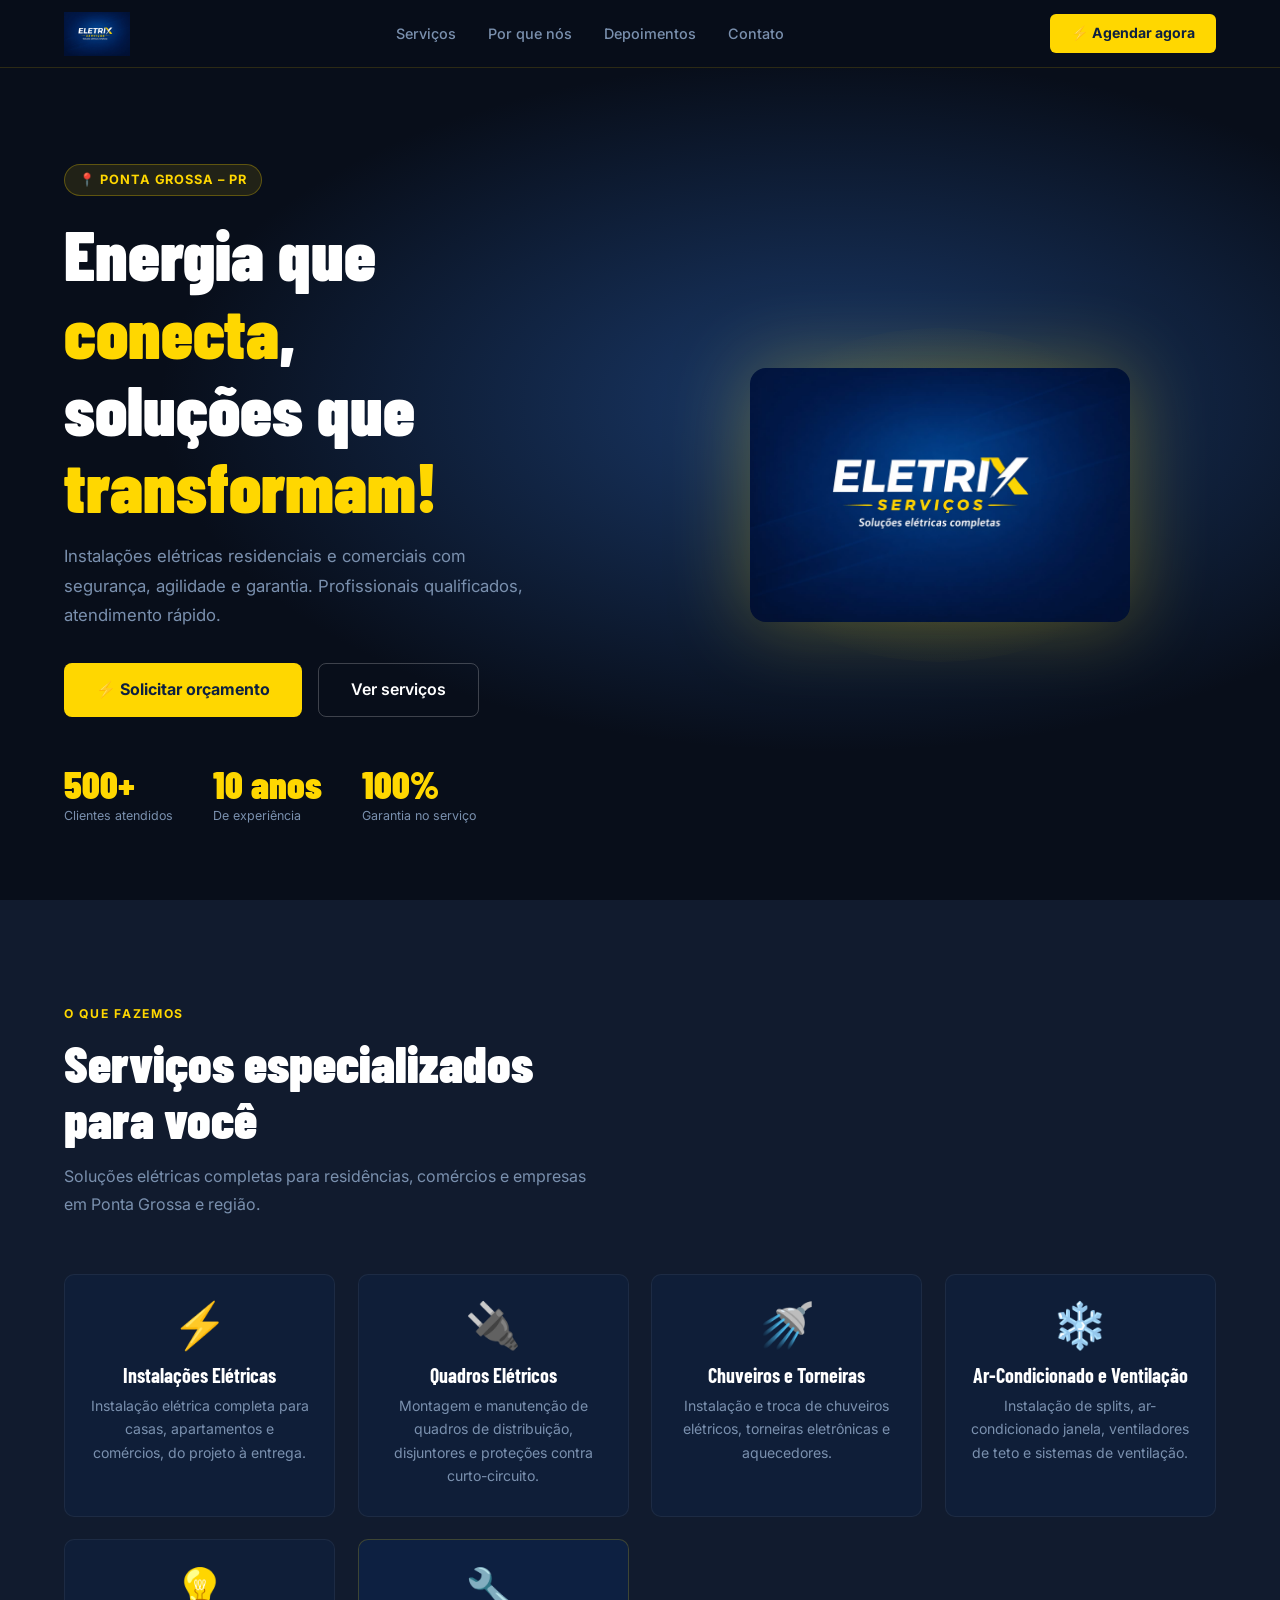
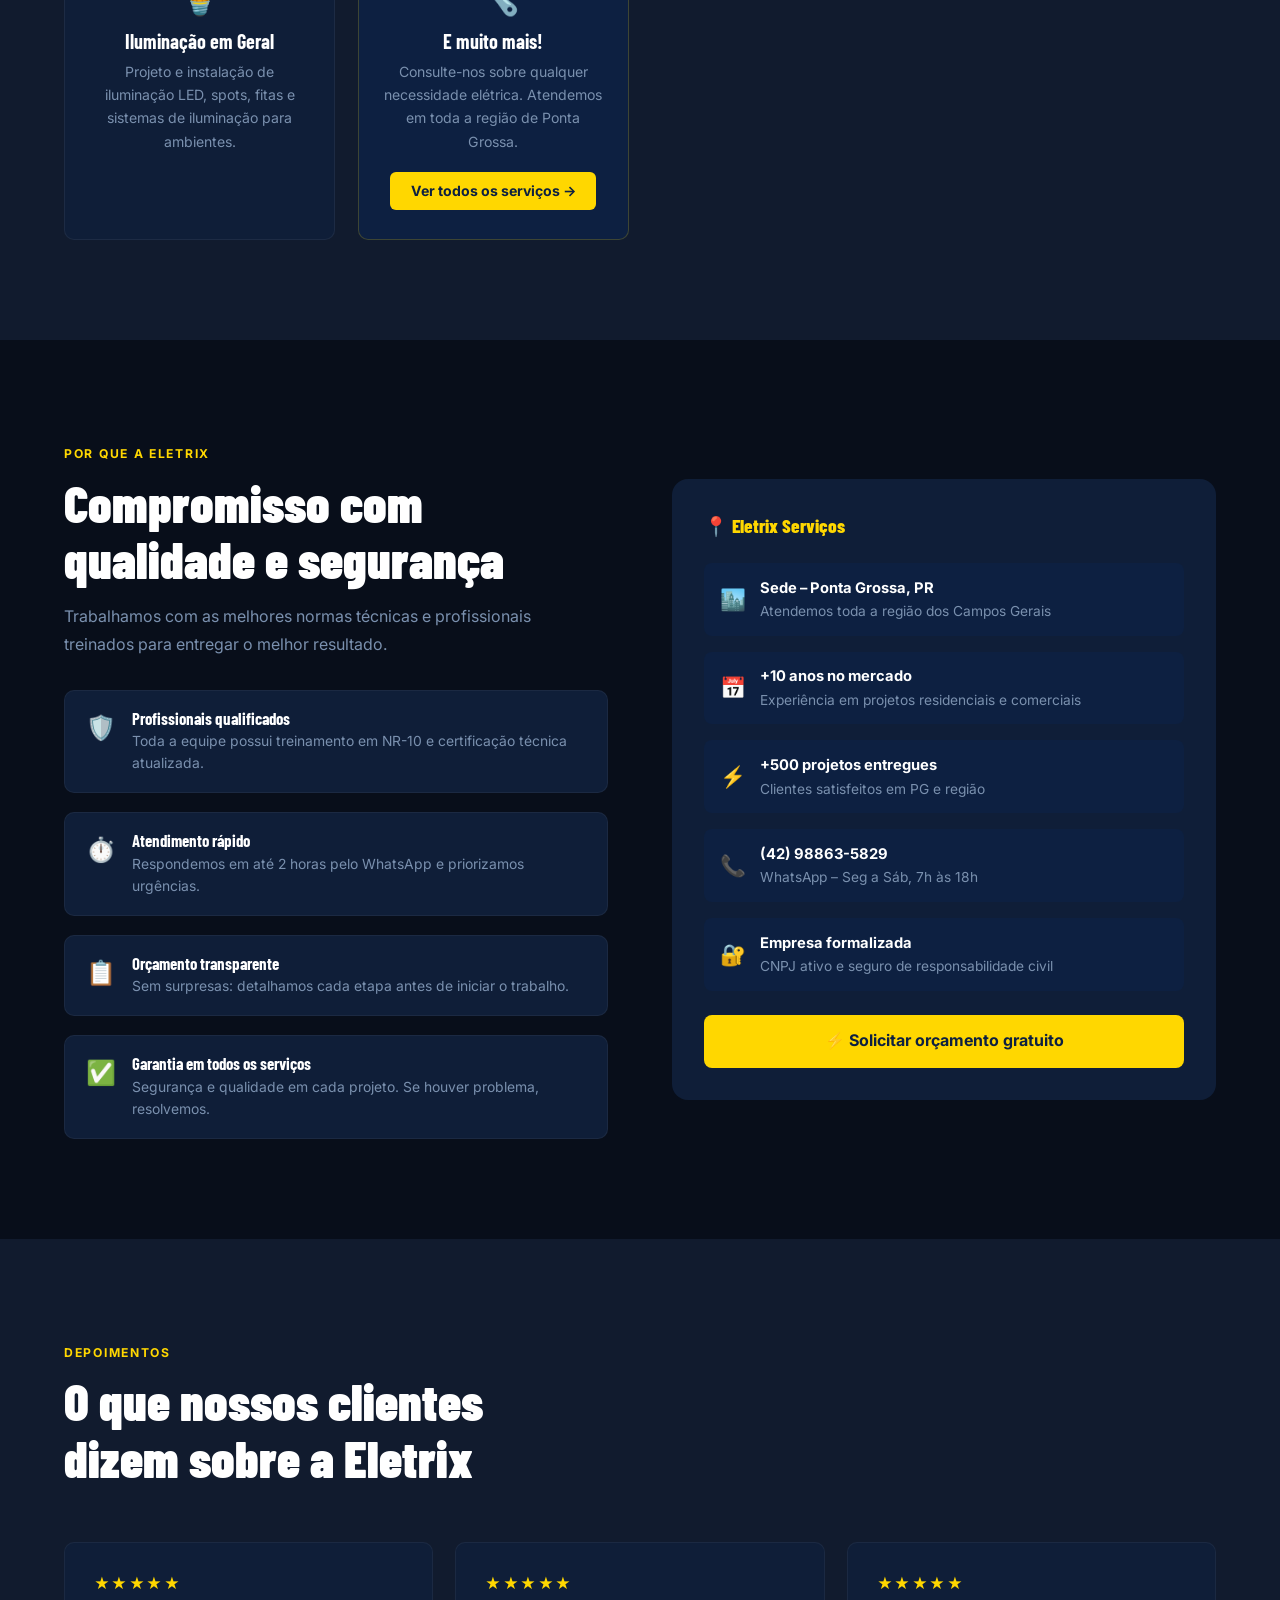
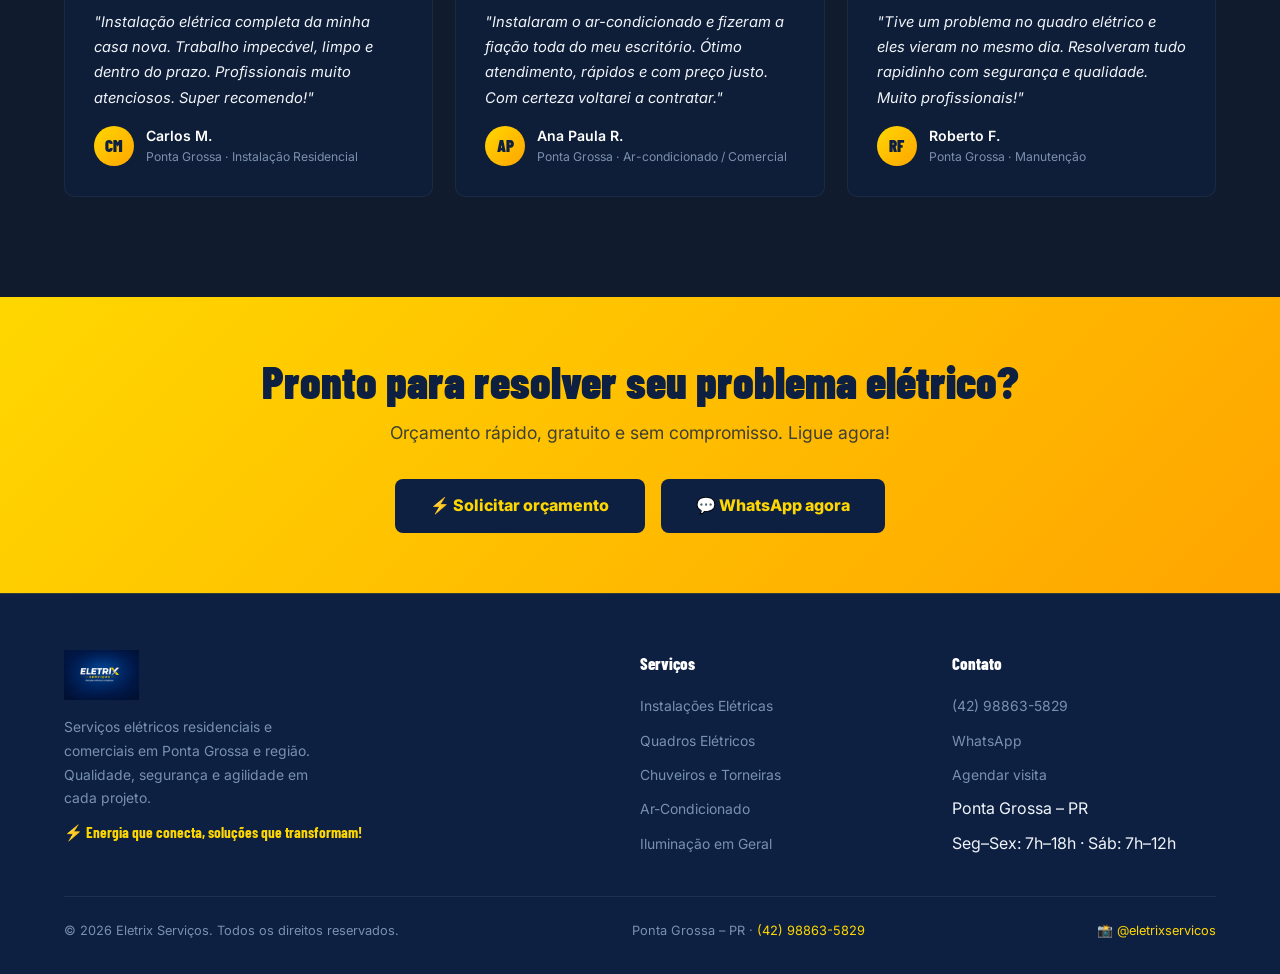
==== index.html @ 4c6054d5 "feature: criando base do novo site" ====
<!DOCTYPE html>
<html lang="pt-BR">
<head>
  <meta charset="UTF-8" />
  <meta name="viewport" content="width=device-width, initial-scale=1.0" />
  <title>Eletrix Serviços | Soluções Elétricas em Ponta Grossa – PR</title>
  <meta name="description" content="Eletrix Serviços – instalações elétricas, quadros elétricos, ar-condicionado, iluminação e mais em Ponta Grossa, PR. Ligue (42) 98863-5829." />
  <meta name="keywords"   content="eletricista ponta grossa, serviços elétricos ponta grossa, instalação elétrica pr, eletrix" />
  <meta property="og:title"       content="Eletrix Serviços | Ponta Grossa – PR" />
  <meta property="og:description" content="Energia que conecta, soluções que transformam! Atendimento rápido, profissionais qualificados e garantia em todos os serviços." />
  <meta property="og:image"       content="img/logo.jpg" />

  <link rel="preconnect" href="https://fonts.googleapis.com" />
  <link rel="preconnect" href="https://fonts.gstatic.com" crossorigin />
  <link href="https://fonts.googleapis.com/css2?family=Barlow+Condensed:wght@400;600;700;900&family=Inter:wght@400;500;600&display=swap" rel="stylesheet" />
  <link rel="stylesheet" href="css/style.css" />
</head>
<body>

  <!-- ══ NAV ══ -->
  <nav id="navbar">
    <a href="index.html" class="nav-logo">
      <img src="img/logo.jpg" alt="Eletrix Serviços" />
    </a>
    <ul class="nav-links">
      <li><a href="#servicos">Serviços</a></li>
      <li><a href="#porque">Por que nós</a></li>
      <li><a href="#depoimentos">Depoimentos</a></li>
      <li><a href="pages/contato.html">Contato</a></li>
    </ul>
    <a href="pages/contato.html" class="nav-cta">⚡ Agendar agora</a>
    <button class="hamburger" id="hamburger" aria-label="Abrir menu">
      <span></span><span></span><span></span>
    </button>
  </nav>

  <!-- Mobile menu -->
  <div class="mobile-menu" id="mobile-menu">
    <a href="#servicos">Serviços</a>
    <a href="#porque">Por que nós</a>
    <a href="#depoimentos">Depoimentos</a>
    <a href="pages/contato.html">Contato</a>
    <a href="pages/contato.html" class="nav-cta">⚡ Agendar agora</a>
  </div>

  <!-- ══ HERO ══ -->
  <section id="hero">
    <div class="particles" id="particles"></div>
    <div class="hero-grid max-w">
      <!-- Texto -->
      <div>
        <div class="hero-eyebrow">📍 Ponta Grossa – PR</div>
        <h1 class="hero-title">
          Energia que <em>conecta</em>,<br>
          soluções que<br><em>transformam!</em>
        </h1>
        <p class="hero-sub">
          Instalações elétricas residenciais e comerciais com segurança,
          agilidade e garantia. Profissionais qualificados, atendimento rápido.
        </p>
        <div class="hero-actions">
          <a href="pages/contato.html" class="btn-primary">⚡ Solicitar orçamento</a>
          <a href="pages/servicos.html" class="btn-outline">Ver serviços</a>
        </div>
        <div class="hero-stats">
          <div>
            <div class="stat-num" data-target="500" data-suffix="+">0+</div>
            <div class="stat-label">Clientes atendidos</div>
          </div>
          <div>
            <div class="stat-num" data-target="10" data-suffix=" anos">0</div>
            <div class="stat-label">De experiência</div>
          </div>
          <div>
            <div class="stat-num">100%</div>
            <div class="stat-label">Garantia no serviço</div>
          </div>
        </div>
      </div>
      <!-- Logo visual -->
      <div class="hero-visual">
        <div class="hero-logo-wrap">
          <div class="hero-logo-glow"></div>
          <img class="hero-logo-img" src="img/logo.jpg" alt="Eletrix Serviços – Soluções elétricas completas" />
        </div>
      </div>
    </div>
  </section>

  <!-- ══ SERVIÇOS (prévia) ══ -->
  <section id="servicos" class="section section--alt">
    <div class="max-w">
      <div class="section-header reveal">
        <span class="section-eyebrow">O que fazemos</span>
        <h2 class="section-title">Serviços especializados<br>para você</h2>
        <p class="section-sub">Soluções elétricas completas para residências, comércios e empresas em Ponta Grossa e região.</p>
      </div>
      <div class="services-grid">

        <div class="service-card reveal">
          <span class="service-icon">⚡</span>
          <h3>Instalações Elétricas</h3>
          <p>Instalação elétrica completa para casas, apartamentos e comércios, do projeto à entrega.</p>
        </div>

        <div class="service-card reveal">
          <span class="service-icon">🔌</span>
          <h3>Quadros Elétricos</h3>
          <p>Montagem e manutenção de quadros de distribuição, disjuntores e proteções contra curto-circuito.</p>
        </div>

        <div class="service-card reveal">
          <span class="service-icon">🚿</span>
          <h3>Chuveiros e Torneiras</h3>
          <p>Instalação e troca de chuveiros elétricos, torneiras eletrônicas e aquecedores.</p>
        </div>

        <div class="service-card reveal">
          <span class="service-icon">❄️</span>
          <h3>Ar-Condicionado e Ventilação</h3>
          <p>Instalação de splits, ar-condicionado janela, ventiladores de teto e sistemas de ventilação.</p>
        </div>

        <div class="service-card reveal">
          <span class="service-icon">💡</span>
          <h3>Iluminação em Geral</h3>
          <p>Projeto e instalação de iluminação LED, spots, fitas e sistemas de iluminação para ambientes.</p>
        </div>

        <div class="service-card reveal" style="background:var(--navy);border-color:rgba(255,215,0,.2);display:flex;flex-direction:column;justify-content:center;align-items:center;">
          <span class="service-icon">🔧</span>
          <h3>E muito mais!</h3>
          <p>Consulte-nos sobre qualquer necessidade elétrica. Atendemos em toda a região de Ponta Grossa.</p>
          <a href="pages/servicos.html" class="nav-cta" style="margin-top:1.2rem;display:inline-flex;">Ver todos os serviços →</a>
        </div>

      </div>
    </div>
  </section>

  <!-- ══ POR QUE NÓS ══ -->
  <section id="porque" class="section">
    <div class="max-w">
      <div class="diff-grid">
        <div>
          <div class="reveal">
            <span class="section-eyebrow">Por que a Eletrix</span>
            <h2 class="section-title">Compromisso com<br>qualidade e segurança</h2>
            <p class="section-sub">Trabalhamos com as melhores normas técnicas e profissionais treinados para entregar o melhor resultado.</p>
          </div>
          <ul class="diff-list">
            <li class="diff-item reveal">
              <span class="diff-icon">🛡️</span>
              <div>
                <h4>Profissionais qualificados</h4>
                <p>Toda a equipe possui treinamento em NR-10 e certificação técnica atualizada.</p>
              </div>
            </li>
            <li class="diff-item reveal">
              <span class="diff-icon">⏱️</span>
              <div>
                <h4>Atendimento rápido</h4>
                <p>Respondemos em até 2 horas pelo WhatsApp e priorizamos urgências.</p>
              </div>
            </li>
            <li class="diff-item reveal">
              <span class="diff-icon">📋</span>
              <div>
                <h4>Orçamento transparente</h4>
                <p>Sem surpresas: detalhamos cada etapa antes de iniciar o trabalho.</p>
              </div>
            </li>
            <li class="diff-item reveal">
              <span class="diff-icon">✅</span>
              <div>
                <h4>Garantia em todos os serviços</h4>
                <p>Segurança e qualidade em cada projeto. Se houver problema, resolvemos.</p>
              </div>
            </li>
          </ul>
        </div>
        <div class="creds-box reveal">
          <div class="creds-title">📍 Eletrix Serviços</div>
          <div class="cred-row">
            <span class="cred-row-icon">🏙️</span>
            <div class="cred-row-text">
              <strong>Sede – Ponta Grossa, PR</strong>
              Atendemos toda a região dos Campos Gerais
            </div>
          </div>
          <div class="cred-row">
            <span class="cred-row-icon">📅</span>
            <div class="cred-row-text">
              <strong>+10 anos no mercado</strong>
              Experiência em projetos residenciais e comerciais
            </div>
          </div>
          <div class="cred-row">
            <span class="cred-row-icon">⚡</span>
            <div class="cred-row-text">
              <strong>+500 projetos entregues</strong>
              Clientes satisfeitos em PG e região
            </div>
          </div>
          <div class="cred-row">
            <span class="cred-row-icon">📞</span>
            <div class="cred-row-text">
              <strong>(42) 98863-5829</strong>
              WhatsApp – Seg a Sáb, 7h às 18h
            </div>
          </div>
          <div class="cred-row">
            <span class="cred-row-icon">🔐</span>
            <div class="cred-row-text">
              <strong>Empresa formalizada</strong>
              CNPJ ativo e seguro de responsabilidade civil
            </div>
          </div>
          <a href="pages/contato.html" class="btn-primary" style="margin-top:.5rem;justify-content:center;">
            ⚡ Solicitar orçamento gratuito
          </a>
        </div>
      </div>
    </div>
  </section>

  <!-- ══ DEPOIMENTOS ══ -->
  <section id="depoimentos" class="section section--alt">
    <div class="max-w">
      <div class="section-header reveal">
        <span class="section-eyebrow">Depoimentos</span>
        <h2 class="section-title">O que nossos clientes<br>dizem sobre a Eletrix</h2>
      </div>
      <div class="reviews-grid">
        <div class="review-card reveal">
          <div class="stars">★★★★★</div>
          <p class="review-text">"Instalação elétrica completa da minha casa nova. Trabalho impecável, limpo e dentro do prazo. Profissionais muito atenciosos. Super recomendo!"</p>
          <div class="reviewer">
            <div class="reviewer-avatar">CM</div>
            <div>
              <div class="reviewer-name">Carlos M.</div>
              <div class="reviewer-loc">Ponta Grossa · Instalação Residencial</div>
            </div>
          </div>
        </div>
        <div class="review-card reveal">
          <div class="stars">★★★★★</div>
          <p class="review-text">"Instalaram o ar-condicionado e fizeram a fiação toda do meu escritório. Ótimo atendimento, rápidos e com preço justo. Com certeza voltarei a contratar."</p>
          <div class="reviewer">
            <div class="reviewer-avatar">AP</div>
            <div>
              <div class="reviewer-name">Ana Paula R.</div>
              <div class="reviewer-loc">Ponta Grossa · Ar-condicionado / Comercial</div>
            </div>
          </div>
        </div>
        <div class="review-card reveal">
          <div class="stars">★★★★★</div>
          <p class="review-text">"Tive um problema no quadro elétrico e eles vieram no mesmo dia. Resolveram tudo rapidinho com segurança e qualidade. Muito profissionais!"</p>
          <div class="reviewer">
            <div class="reviewer-avatar">RF</div>
            <div>
              <div class="reviewer-name">Roberto F.</div>
              <div class="reviewer-loc">Ponta Grossa · Manutenção</div>
            </div>
          </div>
        </div>
      </div>
    </div>
  </section>

  <!-- ══ CTA BANNER ══ -->
  <div class="cta-banner">
    <div class="max-w reveal">
      <h2>Pronto para resolver seu problema elétrico?</h2>
      <p>Orçamento rápido, gratuito e sem compromisso. Ligue agora!</p>
      <div style="display:flex;gap:1rem;justify-content:center;flex-wrap:wrap;">
        <a href="pages/contato.html" class="btn-dark">⚡ Solicitar orçamento</a>
        <a href="https://wa.me/5542988635829?text=Olá%2C+vim+pelo+site+da+Eletrix+e+gostaria+de+um+orçamento!"
           class="btn-dark" target="_blank">💬 WhatsApp agora</a>
      </div>
    </div>
  </div>

  <!-- ══ FOOTER ══ -->
  <footer>
    <div class="max-w">
      <div class="footer-top">
        <div>
          <div class="footer-logo">
            <img src="img/logo.jpg" alt="Eletrix Serviços" />
          </div>
          <p class="footer-desc">Serviços elétricos residenciais e comerciais em Ponta Grossa e região. Qualidade, segurança e agilidade em cada projeto.</p>
          <p class="footer-slogan">⚡ Energia que conecta, soluções que transformam!</p>
        </div>
        <div>
          <div class="footer-heading">Serviços</div>
          <ul class="footer-links">
            <li><a href="pages/servicos.html">Instalações Elétricas</a></li>
            <li><a href="pages/servicos.html">Quadros Elétricos</a></li>
            <li><a href="pages/servicos.html">Chuveiros e Torneiras</a></li>
            <li><a href="pages/servicos.html">Ar-Condicionado</a></li>
            <li><a href="pages/servicos.html">Iluminação em Geral</a></li>
          </ul>
        </div>
        <div>
          <div class="footer-heading">Contato</div>
          <ul class="footer-links">
            <li><a href="tel:+5542988635829">(42) 98863-5829</a></li>
            <li><a href="https://wa.me/5542988635829" target="_blank">WhatsApp</a></li>
            <li><a href="pages/contato.html">Agendar visita</a></li>
            <li>Ponta Grossa – PR</li>
            <li>Seg–Sex: 7h–18h · Sáb: 7h–12h</li>
          </ul>
        </div>
      </div>
      <div class="footer-bottom">
        <span>© <span id="year"></span> Eletrix Serviços. Todos os direitos reservados.</span>
        <span>Ponta Grossa – PR · <a href="tel:+5542988635829">(42) 98863-5829</a></span>
        <a href="https://www.instagram.com/eletrixservicos" target="_blank" style="display:inline-flex;align-items:center;gap:.4rem;color:var(--spark);">
          📸 @eletrixservicos
        </a>
      </div>
    </div>
  </footer>

  <script src="js/main.js"></script>
</body>
</html>
---- css/style.css ----
/* ═══════════════════════════════════════════
   ELETRIX SERVIÇOS – style.css
   Cores baseadas na identidade visual oficial
═══════════════════════════════════════════ */

/* ── VARIÁVEIS ── */
:root {
  --navy:    #0d2041;
  --blue:    #1a3a6b;
  --spark:   #FFD700;
  --spark2:  #FFA500;
  --dark:    #080e1a;
  --gray:    #111b2e;
  --card:    #0f1e38;
  --light:   #f0f4fa;
  --muted:   #7a90ae;
  --white:   #ffffff;
  --radius:  10px;
  --shadow:  0 8px 32px rgba(0,0,0,.45);
}

/* ── RESET ── */
*, *::before, *::after { box-sizing: border-box; margin: 0; padding: 0; }
html  { scroll-behavior: smooth; }
body  {
  font-family: 'Inter', sans-serif;
  background: var(--dark);
  color: var(--light);
  overflow-x: hidden;
  line-height: 1.6;
}
h1,h2,h3,h4 { font-family: 'Barlow Condensed', sans-serif; line-height: 1.1; }
a   { text-decoration: none; color: inherit; }
img { max-width: 100%; display: block; }

/* ── NAV ── */
nav {
  position: fixed; top: 0; left: 0; right: 0; z-index: 200;
  display: flex; align-items: center; justify-content: space-between;
  padding: 0 5vw; height: 68px;
  background: rgba(8,14,26,.92);
  backdrop-filter: blur(14px);
  border-bottom: 1px solid rgba(255,215,0,.15);
  transition: background .3s;
}
nav.scrolled { background: rgba(8,14,26,.98); }

/* Logo na nav */
.nav-logo img {
  height: 44px;
  width: auto;
  object-fit: contain;
}

.nav-links { display: flex; gap: 2rem; list-style: none; }
.nav-links a {
  font-size: .9rem; font-weight: 500; color: var(--muted);
  transition: color .2s;
}
.nav-links a:hover { color: var(--spark); }

.nav-cta {
  background: var(--spark); color: var(--navy);
  padding: .5rem 1.3rem; border-radius: 6px;
  font-weight: 700; font-size: .88rem;
  display: flex; align-items: center; gap: .35rem;
  transition: background .2s, transform .15s;
  white-space: nowrap;
}
.nav-cta:hover { background: #ffe033; transform: translateY(-1px); }

/* Hamburger */
.hamburger {
  display: none; flex-direction: column; gap: 5px;
  cursor: pointer; padding: 4px; background: none; border: none;
}
.hamburger span {
  display: block; width: 24px; height: 2px;
  background: var(--light); border-radius: 2px; transition: .3s;
}
.hamburger.active span:nth-child(1) { transform: translateY(7px) rotate(45deg); }
.hamburger.active span:nth-child(2) { opacity: 0; }
.hamburger.active span:nth-child(3) { transform: translateY(-7px) rotate(-45deg); }

/* Mobile menu */
.mobile-menu {
  display: none; position: fixed;
  top: 68px; left: 0; right: 0; z-index: 199;
  background: rgba(8,14,26,.98);
  border-bottom: 1px solid rgba(255,215,0,.15);
  padding: 1.5rem 5vw 2rem;
  flex-direction: column; gap: 1.2rem;
}
.mobile-menu.open { display: flex; }
.mobile-menu a {
  font-size: 1rem; font-weight: 500; color: var(--muted);
  padding: .5rem 0; border-bottom: 1px solid rgba(255,255,255,.05);
}
.mobile-menu a:hover { color: var(--spark); }
.mobile-menu .nav-cta {
  display: inline-flex; width: fit-content; margin-top: .5rem;
}

/* ── UTILITÁRIOS ── */
.max-w    { max-width: 1200px; margin: 0 auto; }
.section  { padding: 100px 5vw; }
.section--alt { background: var(--gray); }

.section-eyebrow {
  display: inline-block;
  font-size: .76rem; font-weight: 700; letter-spacing: .14em;
  text-transform: uppercase; color: var(--spark);
  margin-bottom: .7rem;
}
.section-title {
  font-size: clamp(2rem, 4vw, 3.2rem);
  font-weight: 900; color: var(--white); margin-bottom: .9rem;
}
.section-sub {
  font-size: 1rem; color: var(--muted); line-height: 1.75;
  max-width: 540px;
}
.section-header { margin-bottom: 3.5rem; }

/* Botões */
.btn-primary {
  background: var(--spark); color: var(--navy);
  padding: .85rem 2rem; border-radius: 8px;
  font-weight: 700; font-size: 1rem;
  display: inline-flex; align-items: center; gap: .5rem;
  transition: transform .15s, box-shadow .2s;
}
.btn-primary:hover {
  transform: translateY(-2px);
  box-shadow: 0 8px 28px rgba(255,215,0,.38);
}
.btn-outline {
  border: 1.5px solid rgba(255,255,255,.22); color: var(--white);
  padding: .85rem 2rem; border-radius: 8px;
  font-weight: 600; font-size: 1rem;
  transition: border-color .2s, color .2s;
}
.btn-outline:hover { border-color: var(--spark); color: var(--spark); }
.btn-whatsapp {
  display: inline-flex; align-items: center; gap: .55rem;
  background: #25d366; color: #fff;
  padding: .85rem 2rem; border-radius: 8px;
  font-weight: 700; font-size: 1rem;
  transition: background .2s, transform .15s;
}
.btn-whatsapp:hover { background: #1ebe5d; transform: translateY(-2px); }

/* Scroll reveal */
.reveal {
  opacity: 0; transform: translateY(28px);
  transition: opacity .7s ease, transform .7s ease;
}
.reveal.visible { opacity: 1; transform: none; }

/* ── HERO ── */
#hero {
  min-height: 100vh;
  display: flex; align-items: center;
  padding: 0 5vw; padding-top: 90px;
  background:
    radial-gradient(ellipse 75% 55% at 65% 45%, #1a3a6b 0%, transparent 70%),
    var(--dark);
  position: relative; overflow: hidden;
}
.particles {
  position: absolute; inset: 0; pointer-events: none; overflow: hidden;
}
.particle {
  position: absolute; border-radius: 50%;
  background: var(--spark); opacity: 0;
  animation: floatParticle linear infinite;
}
.hero-grid {
  display: grid; grid-template-columns: 1fr 1fr;
  gap: 3rem; align-items: center; width: 100%;
}
.hero-eyebrow {
  display: inline-flex; align-items: center; gap: .5rem;
  background: rgba(255,215,0,.1);
  border: 1px solid rgba(255,215,0,.28);
  color: var(--spark); font-size: .8rem; font-weight: 700;
  padding: .3rem .9rem; border-radius: 20px;
  letter-spacing: .07em; text-transform: uppercase;
  margin-bottom: 1.2rem;
}
h1.hero-title {
  font-size: clamp(2.8rem, 5.5vw, 5rem);
  font-weight: 900; color: var(--white); margin-bottom: 1.1rem;
  opacity: 0; transform: translateY(28px);
  animation: fadeUp .8s .15s forwards;
}
h1.hero-title em { color: var(--spark); font-style: normal; }
.hero-sub {
  font-size: 1.05rem; color: var(--muted); line-height: 1.75;
  margin-bottom: 2rem; max-width: 460px;
  opacity: 0; transform: translateY(20px);
  animation: fadeUp .8s .35s forwards;
}
.hero-actions {
  display: flex; gap: 1rem; flex-wrap: wrap;
  opacity: 0; animation: fadeUp .8s .55s forwards;
}
.hero-stats {
  display: flex; gap: 2.5rem; margin-top: 3rem;
  opacity: 0; animation: fadeUp .8s .75s forwards;
}
.stat-num {
  font-family: 'Barlow Condensed', sans-serif;
  font-size: 2.4rem; font-weight: 900; color: var(--spark); line-height: 1;
}
.stat-label { font-size: .78rem; color: var(--muted); margin-top: .15rem; }

/* Logo hero visual */
.hero-visual {
  display: flex; justify-content: center; align-items: center;
  opacity: 0; animation: fadeUp .8s .25s forwards;
}
.hero-logo-wrap {
  position: relative; display: flex; align-items: center; justify-content: center;
}
.hero-logo-glow {
  position: absolute; inset: -40px; border-radius: 50%;
  background: radial-gradient(circle, rgba(255,215,0,.15) 0%, transparent 68%);
  animation: pulse 3s ease-in-out infinite;
}
.hero-logo-img {
  width: clamp(260px, 30vw, 380px);
  border-radius: 16px;
  position: relative; z-index: 1;
  filter: drop-shadow(0 0 40px rgba(255,215,0,.3));
}

/* ── SERVIÇOS (index preview) ── */
.services-grid {
  display: grid; grid-template-columns: repeat(auto-fit, minmax(220px, 1fr));
  gap: 1.4rem;
}
.service-card {
  background: var(--card);
  border: 1px solid rgba(255,255,255,.06);
  border-radius: var(--radius); padding: 1.8rem 1.6rem;
  transition: transform .25s, border-color .25s, box-shadow .25s;
  text-align: center;
}
.service-card:hover {
  transform: translateY(-6px);
  border-color: rgba(255,215,0,.3);
  box-shadow: 0 14px 40px rgba(0,0,0,.4);
}
.service-icon {
  font-size: 2.8rem; margin-bottom: 1rem;
  display: block; line-height: 1;
}
.service-card h3 {
  font-size: 1.25rem; font-weight: 700; color: var(--white);
  margin-bottom: .5rem;
}
.service-card p { font-size: .88rem; color: var(--muted); line-height: 1.65; }
.service-more {
  display: block; margin-top: 3.5rem; text-align: center;
}

/* ── DIFERENCIAIS ── */
.diff-grid {
  display: grid; grid-template-columns: 1fr 1fr;
  gap: 4rem; align-items: center;
}
.diff-list { list-style: none; display: flex; flex-direction: column; gap: 1.2rem; margin-top: 2rem; }
.diff-item {
  display: flex; gap: 1rem; align-items: flex-start;
  padding: 1.1rem 1.3rem;
  background: var(--card); border-radius: var(--radius);
  border: 1px solid rgba(255,255,255,.05);
  transition: border-color .2s;
}
.diff-item:hover { border-color: rgba(255,215,0,.2); }
.diff-icon { font-size: 1.5rem; flex-shrink: 0; }
.diff-item h4 { font-size: 1.05rem; font-weight: 700; color: var(--white); margin-bottom: .2rem; }
.diff-item p  { font-size: .87rem; color: var(--muted); line-height: 1.6; }

.creds-box {
  background: var(--card); border-radius: 16px;
  padding: 2rem; display: flex; flex-direction: column; gap: 1rem;
}
.creds-title {
  font-family: 'Barlow Condensed', sans-serif;
  font-size: 1.2rem; font-weight: 800; color: var(--spark);
  margin-bottom: .3rem;
}
.cred-row {
  display: flex; align-items: center; gap: .9rem;
  padding: .85rem 1rem; background: var(--navy); border-radius: 8px;
}
.cred-row-icon { font-size: 1.3rem; flex-shrink: 0; }
.cred-row-text { font-size: .86rem; color: var(--muted); }
.cred-row-text strong { color: var(--white); display: block; font-size: .92rem; }

/* ── DEPOIMENTOS ── */
.reviews-grid {
  display: grid; grid-template-columns: repeat(auto-fit, minmax(270px, 1fr));
  gap: 1.4rem;
}
.review-card {
  background: var(--card); border-radius: var(--radius);
  padding: 1.8rem; border: 1px solid rgba(255,255,255,.05);
  display: flex; flex-direction: column; gap: .9rem;
  transition: transform .2s;
}
.review-card:hover { transform: translateY(-4px); }
.stars { color: var(--spark); font-size: .95rem; letter-spacing: .1em; }
.review-text {
  font-size: .92rem; color: var(--light); line-height: 1.7;
  font-style: italic;
}
.reviewer { display: flex; align-items: center; gap: .75rem; margin-top: auto; }
.reviewer-avatar {
  width: 40px; height: 40px; border-radius: 50%;
  background: linear-gradient(135deg, var(--spark), var(--spark2));
  display: flex; align-items: center; justify-content: center;
  font-family: 'Barlow Condensed', sans-serif;
  font-weight: 900; font-size: 1.05rem; color: var(--navy);
  flex-shrink: 0;
}
.reviewer-name { font-weight: 600; font-size: .88rem; color: var(--white); }
.reviewer-loc  { font-size: .76rem; color: var(--muted); }

/* ── CTA BANNER ── */
.cta-banner {
  background: linear-gradient(135deg, var(--spark) 0%, var(--spark2) 100%);
  padding: 60px 5vw; text-align: center;
}
.cta-banner h2 {
  font-size: clamp(1.8rem, 3.5vw, 3rem);
  font-weight: 900; color: var(--navy); margin-bottom: .8rem;
}
.cta-banner p { font-size: 1.1rem; color: var(--navy); opacity: .8; margin-bottom: 2rem; }
.cta-banner .btn-dark {
  background: var(--navy); color: var(--spark);
  padding: .9rem 2.2rem; border-radius: 8px;
  font-weight: 800; font-size: 1rem;
  display: inline-flex; align-items: center; gap: .5rem;
  transition: background .2s, transform .15s;
}
.cta-banner .btn-dark:hover { background: var(--dark); transform: translateY(-2px); }

/* ── PAGE INTERNA: SERVIÇOS ── */
.page-hero {
  min-height: 40vh; display: flex; align-items: center;
  padding: 0 5vw; padding-top: 90px;
  background: radial-gradient(ellipse 70% 60% at 50% 50%, #1a3a6b 0%, var(--dark) 75%);
  text-align: center; flex-direction: column; justify-content: center;
}
.page-hero h1 {
  font-size: clamp(2.2rem, 5vw, 4rem);
  font-weight: 900; color: var(--white); margin-bottom: .8rem;
}
.page-hero p { font-size: 1.05rem; color: var(--muted); max-width: 540px; margin: 0 auto; }

.services-full-grid {
  display: grid; grid-template-columns: repeat(auto-fit, minmax(300px, 1fr));
  gap: 1.8rem;
}
.service-full-card {
  background: var(--card); border-radius: var(--radius);
  padding: 2.2rem 2rem; border: 1px solid rgba(255,255,255,.06);
  transition: transform .25s, border-color .25s, box-shadow .25s;
}
.service-full-card:hover {
  transform: translateY(-6px);
  border-color: rgba(255,215,0,.28);
  box-shadow: 0 14px 44px rgba(0,0,0,.42);
}
.service-full-card .svc-icon { font-size: 3rem; margin-bottom: 1.2rem; }
.service-full-card h3 {
  font-size: 1.45rem; font-weight: 800; color: var(--white); margin-bottom: .6rem;
}
.service-full-card p { font-size: .92rem; color: var(--muted); line-height: 1.7; margin-bottom: 1.2rem; }
.svc-tags { display: flex; flex-wrap: wrap; gap: .5rem; }
.svc-tag {
  font-size: .74rem; font-weight: 700; letter-spacing: .05em;
  color: var(--spark); background: rgba(255,215,0,.09);
  border: 1px solid rgba(255,215,0,.2);
  padding: .22rem .7rem; border-radius: 4px;
}
.svc-cta {
  display: inline-flex; align-items: center; gap: .4rem;
  margin-top: 1.4rem; color: var(--spark);
  font-weight: 700; font-size: .88rem;
  transition: gap .2s;
}
.svc-cta:hover { gap: .7rem; }

/* ── PAGE INTERNA: CONTATO ── */
.contact-grid {
  display: grid; grid-template-columns: 1fr 1.3fr;
  gap: 4rem; align-items: start;
}
.contact-info-list { display: flex; flex-direction: column; gap: 1.1rem; margin-top: 2rem; }
.contact-info-item {
  display: flex; gap: 1rem; align-items: flex-start;
  padding: 1.1rem 1.2rem; background: var(--card);
  border-radius: var(--radius); border: 1px solid rgba(255,255,255,.05);
}
.ci-icon { font-size: 1.4rem; flex-shrink: 0; }
.ci-text  { font-size: .88rem; color: var(--muted); line-height: 1.6; }
.ci-text strong { color: var(--white); display: block; margin-bottom: .12rem; font-size: .94rem; }
.ci-text a { color: var(--spark); }

.form-box {
  background: var(--card); border-radius: 16px;
  padding: 2.4rem 2.2rem; border: 1px solid rgba(255,255,255,.07);
}
.form-box h3 {
  font-size: 1.7rem; font-weight: 900; color: var(--white);
  margin-bottom: 1.6rem;
}
.form-row   { display: grid; grid-template-columns: 1fr 1fr; gap: 1rem; }
.form-group { display: flex; flex-direction: column; gap: .4rem; margin-bottom: 1rem; }
.form-group label {
  font-size: .78rem; font-weight: 700; color: var(--muted);
  text-transform: uppercase; letter-spacing: .06em;
}
.form-group input,
.form-group select,
.form-group textarea {
  background: var(--navy); border: 1.5px solid rgba(255,255,255,.1);
  border-radius: 7px; padding: .75rem 1rem;
  color: var(--white); font-size: .95rem;
  font-family: 'Inter', sans-serif; outline: none;
  transition: border-color .2s; width: 100%;
}
.form-group input:focus,
.form-group select:focus,
.form-group textarea:focus { border-color: var(--spark); }
.form-group textarea { resize: vertical; min-height: 110px; }
.form-group select option { background: var(--navy); }
.btn-submit {
  width: 100%; padding: 1rem;
  background: var(--spark); color: var(--navy);
  border: none; border-radius: 8px; cursor: pointer;
  font-family: 'Barlow Condensed', sans-serif;
  font-size: 1.2rem; font-weight: 900;
  letter-spacing: .04em; text-transform: uppercase;
  transition: background .2s, transform .15s, box-shadow .2s;
}
.btn-submit:hover {
  background: #ffe033; transform: translateY(-2px);
  box-shadow: 0 8px 28px rgba(255,215,0,.4);
}
.btn-submit:disabled { opacity: .6; cursor: not-allowed; transform: none; }
.form-whatsapp {
  display: flex; align-items: center; justify-content: center; gap: .6rem;
  margin-top: 1rem; padding: .9rem;
  background: #25d366; color: #fff; border-radius: 8px;
  font-weight: 700; font-size: .95rem;
  transition: background .2s, transform .15s;
}
.form-whatsapp:hover { background: #1ebe5d; transform: translateY(-2px); }
.form-success {
  display: none; text-align: center; padding: 2.5rem 1rem;
}
.form-success-icon { font-size: 3.5rem; margin-bottom: .8rem; }
.form-success h4 {
  font-family: 'Barlow Condensed', sans-serif;
  font-size: 2rem; font-weight: 900; color: var(--spark); margin-bottom: .5rem;
}
.form-success p { font-size: .95rem; color: var(--muted); }

/* ── FOOTER ── */
footer {
  background: var(--navy);
  padding: 3.5rem 5vw 2rem;
  border-top: 1px solid rgba(255,215,0,.15);
}
.footer-top {
  display: grid; grid-template-columns: 2fr 1fr 1fr;
  gap: 3rem; margin-bottom: 2.5rem;
}
.footer-logo img { height: 50px; width: auto; margin-bottom: 1rem; }
.footer-desc { font-size: .87rem; color: var(--muted); line-height: 1.7; max-width: 280px; }
.footer-slogan {
  font-family: 'Barlow Condensed', sans-serif;
  font-size: .95rem; font-weight: 700; color: var(--spark);
  margin-top: .6rem;
}
.footer-heading {
  font-family: 'Barlow Condensed', sans-serif;
  font-size: 1.05rem; font-weight: 800; color: var(--white); margin-bottom: 1rem;
}
.footer-links { list-style: none; display: flex; flex-direction: column; gap: .55rem; }
.footer-links a { font-size: .87rem; color: var(--muted); transition: color .2s; }
.footer-links a:hover { color: var(--spark); }
.footer-bottom {
  border-top: 1px solid rgba(255,255,255,.07);
  padding-top: 1.5rem;
  display: flex; justify-content: space-between; align-items: center;
  font-size: .8rem; color: var(--muted); flex-wrap: wrap; gap: .5rem;
}
.footer-bottom a { color: var(--spark); }

/* ── ANIMAÇÕES ── */
@keyframes fadeUp {
  to { opacity: 1; transform: translateY(0); }
}
@keyframes pulse {
  0%, 100% { transform: scale(1); opacity: .15; }
  50%       { transform: scale(1.2); opacity: .3; }
}
@keyframes floatParticle {
  from { transform: translateY(100vh); opacity: 0; }
  8%   { opacity: .35; }
  92%  { opacity: .12; }
  to   { transform: translateY(-8vh); opacity: 0; }
}

/* ── RESPONSIVO ── */
@media (max-width: 900px) {
  .hero-grid   { grid-template-columns: 1fr; }
  .diff-grid   { grid-template-columns: 1fr; }
  .contact-grid { grid-template-columns: 1fr; }
  .hero-visual { display: none; }
}
@media (max-width: 768px) {
  .nav-links, .nav-cta { display: none; }
  .hamburger { display: flex; }
  .footer-top { grid-template-columns: 1fr; gap: 2rem; }
  .footer-bottom { flex-direction: column; text-align: center; }
  .form-row { grid-template-columns: 1fr; }
  .hero-stats { gap: 1.5rem; flex-wrap: wrap; }
}
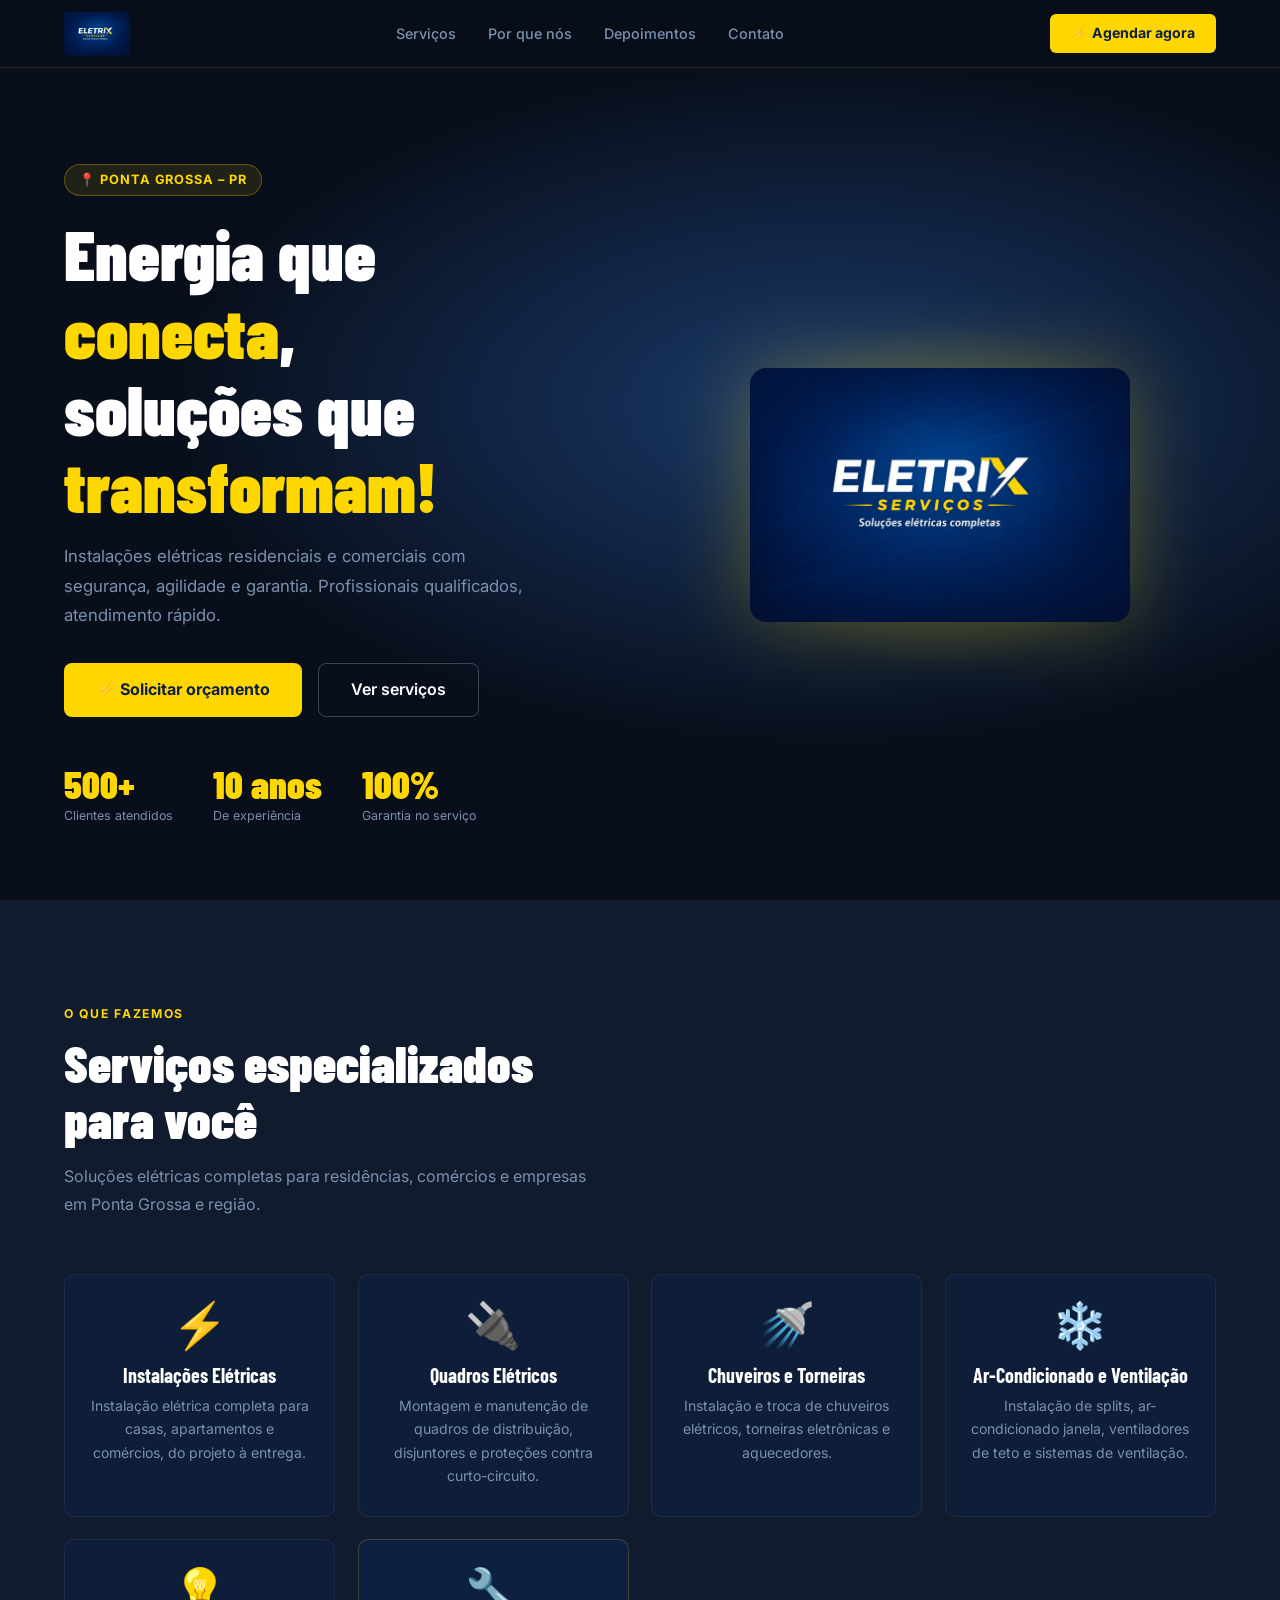
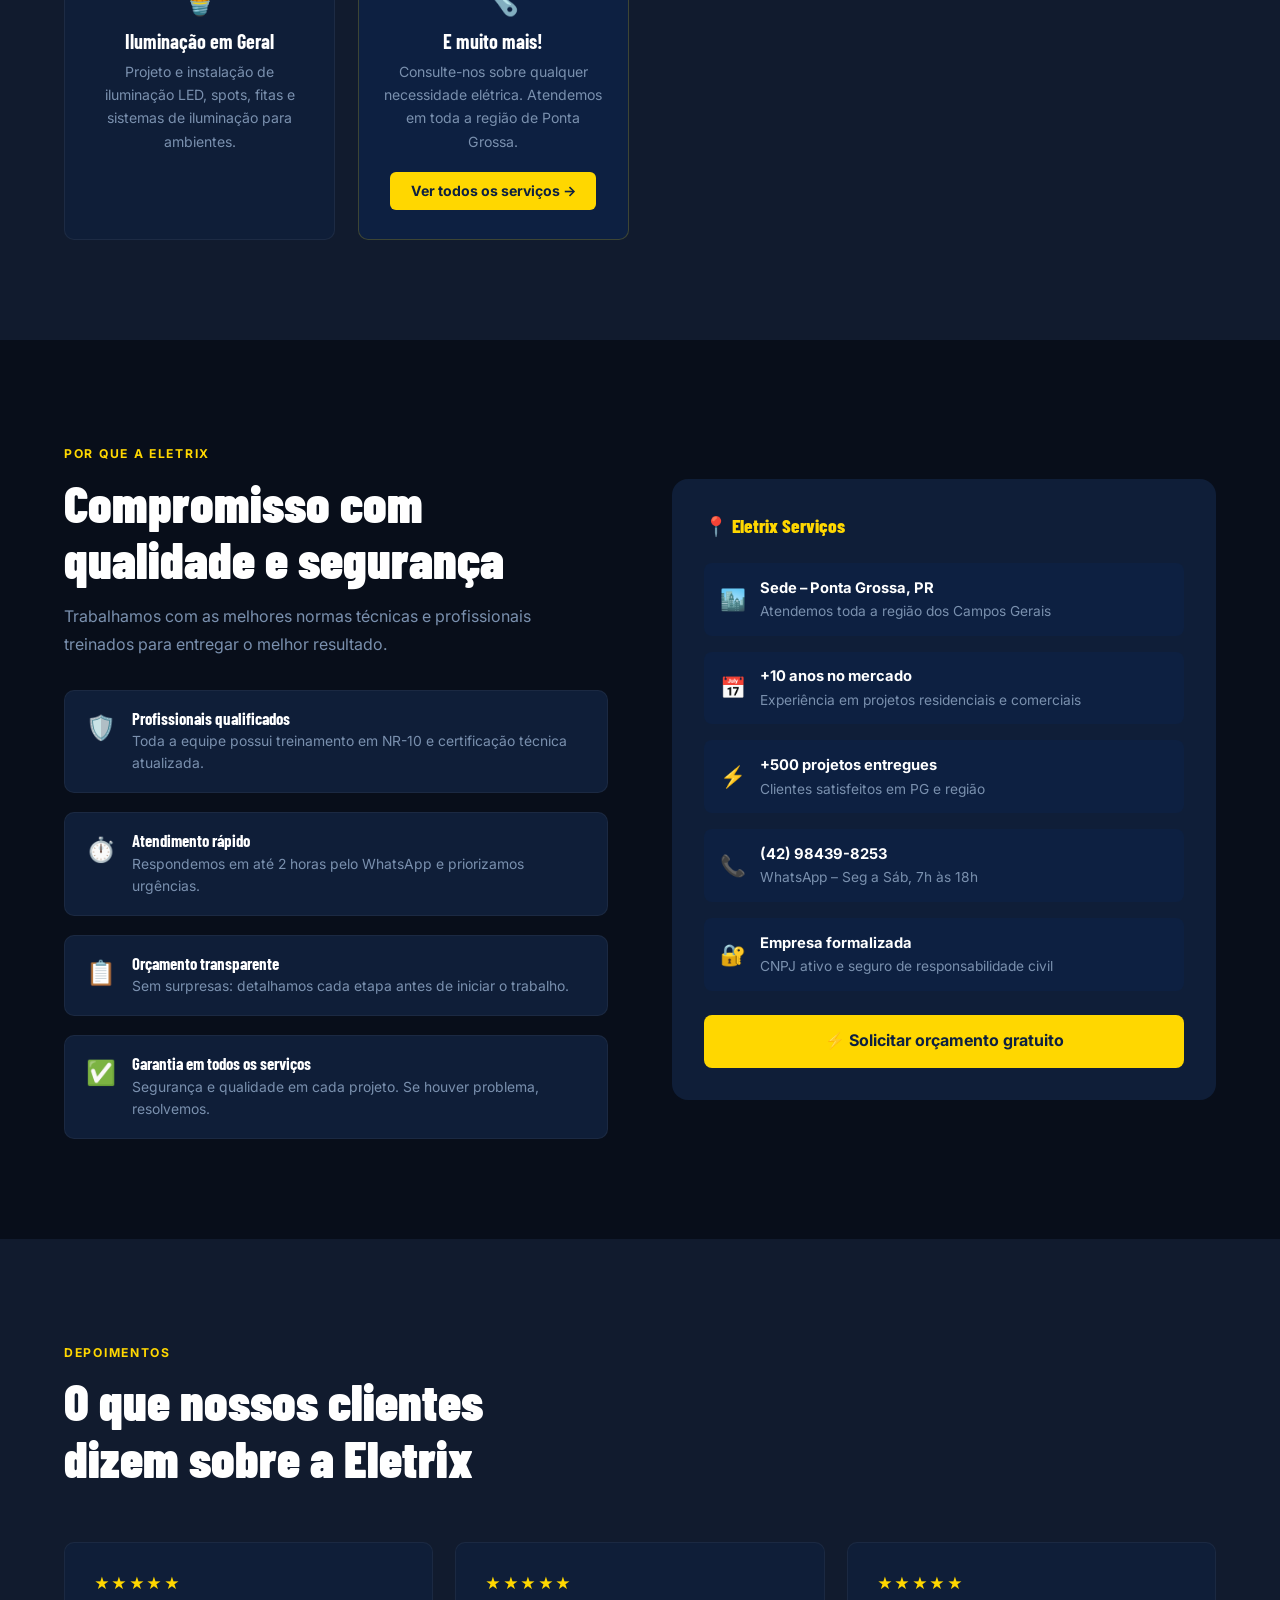
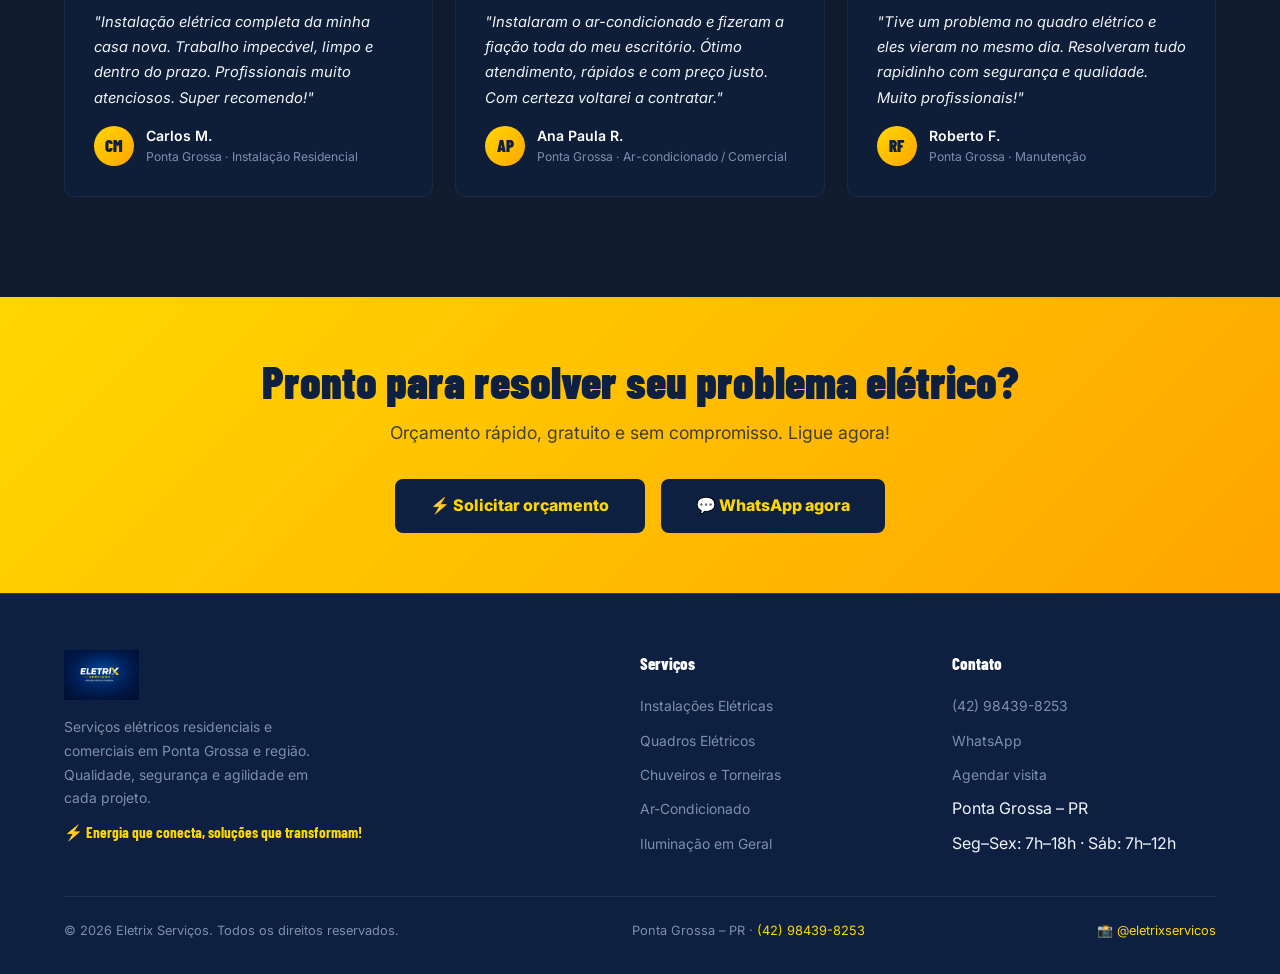
==== commit 821ade28: "Remove formulario de contato, adiciona SEO files e atualiza WhatsApp Substitui o formulario da pagin" ====
--- a/index.html
+++ b/index.html
@@ -4,7 +4,7 @@
   <meta charset="UTF-8" />
   <meta name="viewport" content="width=device-width, initial-scale=1.0" />
   <title>Eletrix Serviços | Soluções Elétricas em Ponta Grossa – PR</title>
-  <meta name="description" content="Eletrix Serviços – instalações elétricas, quadros elétricos, ar-condicionado, iluminação e mais em Ponta Grossa, PR. Ligue (42) 98863-5829." />
+  <meta name="description" content="Eletrix Serviços – instalações elétricas, quadros elétricos, ar-condicionado, iluminação e mais em Ponta Grossa, PR. Ligue (42) 98439-8253." />
   <meta name="keywords"   content="eletricista ponta grossa, serviços elétricos ponta grossa, instalação elétrica pr, eletrix" />
   <meta property="og:title"       content="Eletrix Serviços | Ponta Grossa – PR" />
   <meta property="og:description" content="Energia que conecta, soluções que transformam! Atendimento rápido, profissionais qualificados e garantia em todos os serviços." />
@@ -205,7 +205,7 @@
           <div class="cred-row">
             <span class="cred-row-icon">📞</span>
             <div class="cred-row-text">
-              <strong>(42) 98863-5829</strong>
+              <strong>(42) 98439-8253</strong>
               WhatsApp – Seg a Sáb, 7h às 18h
             </div>
           </div>
@@ -276,7 +276,7 @@
       <p>Orçamento rápido, gratuito e sem compromisso. Ligue agora!</p>
       <div style="display:flex;gap:1rem;justify-content:center;flex-wrap:wrap;">
         <a href="pages/contato.html" class="btn-dark">⚡ Solicitar orçamento</a>
-        <a href="https://wa.me/5542988635829?text=Olá%2C+vim+pelo+site+da+Eletrix+e+gostaria+de+um+orçamento!"
+        <a href="https://wa.me/5542984398253?text=Olá%2C+vim+pelo+site+da+Eletrix+e+gostaria+de+um+orçamento!"
            class="btn-dark" target="_blank">💬 WhatsApp agora</a>
       </div>
     </div>
@@ -306,8 +306,8 @@
         <div>
           <div class="footer-heading">Contato</div>
           <ul class="footer-links">
-            <li><a href="tel:+5542988635829">(42) 98863-5829</a></li>
-            <li><a href="https://wa.me/5542988635829" target="_blank">WhatsApp</a></li>
+            <li><a href="tel:+5542984398253">(42) 98439-8253</a></li>
+            <li><a href="https://wa.me/5542984398253" target="_blank">WhatsApp</a></li>
             <li><a href="pages/contato.html">Agendar visita</a></li>
             <li>Ponta Grossa – PR</li>
             <li>Seg–Sex: 7h–18h · Sáb: 7h–12h</li>
@@ -316,7 +316,7 @@
       </div>
       <div class="footer-bottom">
         <span>© <span id="year"></span> Eletrix Serviços. Todos os direitos reservados.</span>
-        <span>Ponta Grossa – PR · <a href="tel:+5542988635829">(42) 98863-5829</a></span>
+        <span>Ponta Grossa – PR · <a href="tel:+5542984398253">(42) 98439-8253</a></span>
         <a href="https://www.instagram.com/eletrixservicos" target="_blank" style="display:inline-flex;align-items:center;gap:.4rem;color:var(--spark);">
           📸 @eletrixservicos
         </a>
--- a/css/style.css
+++ b/css/style.css
@@ -396,10 +396,7 @@
 .svc-cta:hover { gap: .7rem; }
 
 /* ── PAGE INTERNA: CONTATO ── */
-.contact-grid {
-  display: grid; grid-template-columns: 1fr 1.3fr;
-  gap: 4rem; align-items: start;
-}
+.contact-single { max-width: 640px; margin: 0 auto; }
 .contact-info-list { display: flex; flex-direction: column; gap: 1.1rem; margin-top: 2rem; }
 .contact-info-item {
   display: flex; gap: 1rem; align-items: flex-start;
@@ -410,66 +407,6 @@
 .ci-text  { font-size: .88rem; color: var(--muted); line-height: 1.6; }
 .ci-text strong { color: var(--white); display: block; margin-bottom: .12rem; font-size: .94rem; }
 .ci-text a { color: var(--spark); }
-
-.form-box {
-  background: var(--card); border-radius: 16px;
-  padding: 2.4rem 2.2rem; border: 1px solid rgba(255,255,255,.07);
-}
-.form-box h3 {
-  font-size: 1.7rem; font-weight: 900; color: var(--white);
-  margin-bottom: 1.6rem;
-}
-.form-row   { display: grid; grid-template-columns: 1fr 1fr; gap: 1rem; }
-.form-group { display: flex; flex-direction: column; gap: .4rem; margin-bottom: 1rem; }
-.form-group label {
-  font-size: .78rem; font-weight: 700; color: var(--muted);
-  text-transform: uppercase; letter-spacing: .06em;
-}
-.form-group input,
-.form-group select,
-.form-group textarea {
-  background: var(--navy); border: 1.5px solid rgba(255,255,255,.1);
-  border-radius: 7px; padding: .75rem 1rem;
-  color: var(--white); font-size: .95rem;
-  font-family: 'Inter', sans-serif; outline: none;
-  transition: border-color .2s; width: 100%;
-}
-.form-group input:focus,
-.form-group select:focus,
-.form-group textarea:focus { border-color: var(--spark); }
-.form-group textarea { resize: vertical; min-height: 110px; }
-.form-group select option { background: var(--navy); }
-.btn-submit {
-  width: 100%; padding: 1rem;
-  background: var(--spark); color: var(--navy);
-  border: none; border-radius: 8px; cursor: pointer;
-  font-family: 'Barlow Condensed', sans-serif;
-  font-size: 1.2rem; font-weight: 900;
-  letter-spacing: .04em; text-transform: uppercase;
-  transition: background .2s, transform .15s, box-shadow .2s;
-}
-.btn-submit:hover {
-  background: #ffe033; transform: translateY(-2px);
-  box-shadow: 0 8px 28px rgba(255,215,0,.4);
-}
-.btn-submit:disabled { opacity: .6; cursor: not-allowed; transform: none; }
-.form-whatsapp {
-  display: flex; align-items: center; justify-content: center; gap: .6rem;
-  margin-top: 1rem; padding: .9rem;
-  background: #25d366; color: #fff; border-radius: 8px;
-  font-weight: 700; font-size: .95rem;
-  transition: background .2s, transform .15s;
-}
-.form-whatsapp:hover { background: #1ebe5d; transform: translateY(-2px); }
-.form-success {
-  display: none; text-align: center; padding: 2.5rem 1rem;
-}
-.form-success-icon { font-size: 3.5rem; margin-bottom: .8rem; }
-.form-success h4 {
-  font-family: 'Barlow Condensed', sans-serif;
-  font-size: 2rem; font-weight: 900; color: var(--spark); margin-bottom: .5rem;
-}
-.form-success p { font-size: .95rem; color: var(--muted); }
 
 /* ── FOOTER ── */
 footer {
@@ -522,7 +459,6 @@
 @media (max-width: 900px) {
   .hero-grid   { grid-template-columns: 1fr; }
   .diff-grid   { grid-template-columns: 1fr; }
-  .contact-grid { grid-template-columns: 1fr; }
   .hero-visual { display: none; }
 }
 @media (max-width: 768px) {
@@ -530,6 +466,5 @@
   .hamburger { display: flex; }
   .footer-top { grid-template-columns: 1fr; gap: 2rem; }
   .footer-bottom { flex-direction: column; text-align: center; }
-  .form-row { grid-template-columns: 1fr; }
   .hero-stats { gap: 1.5rem; flex-wrap: wrap; }
 }
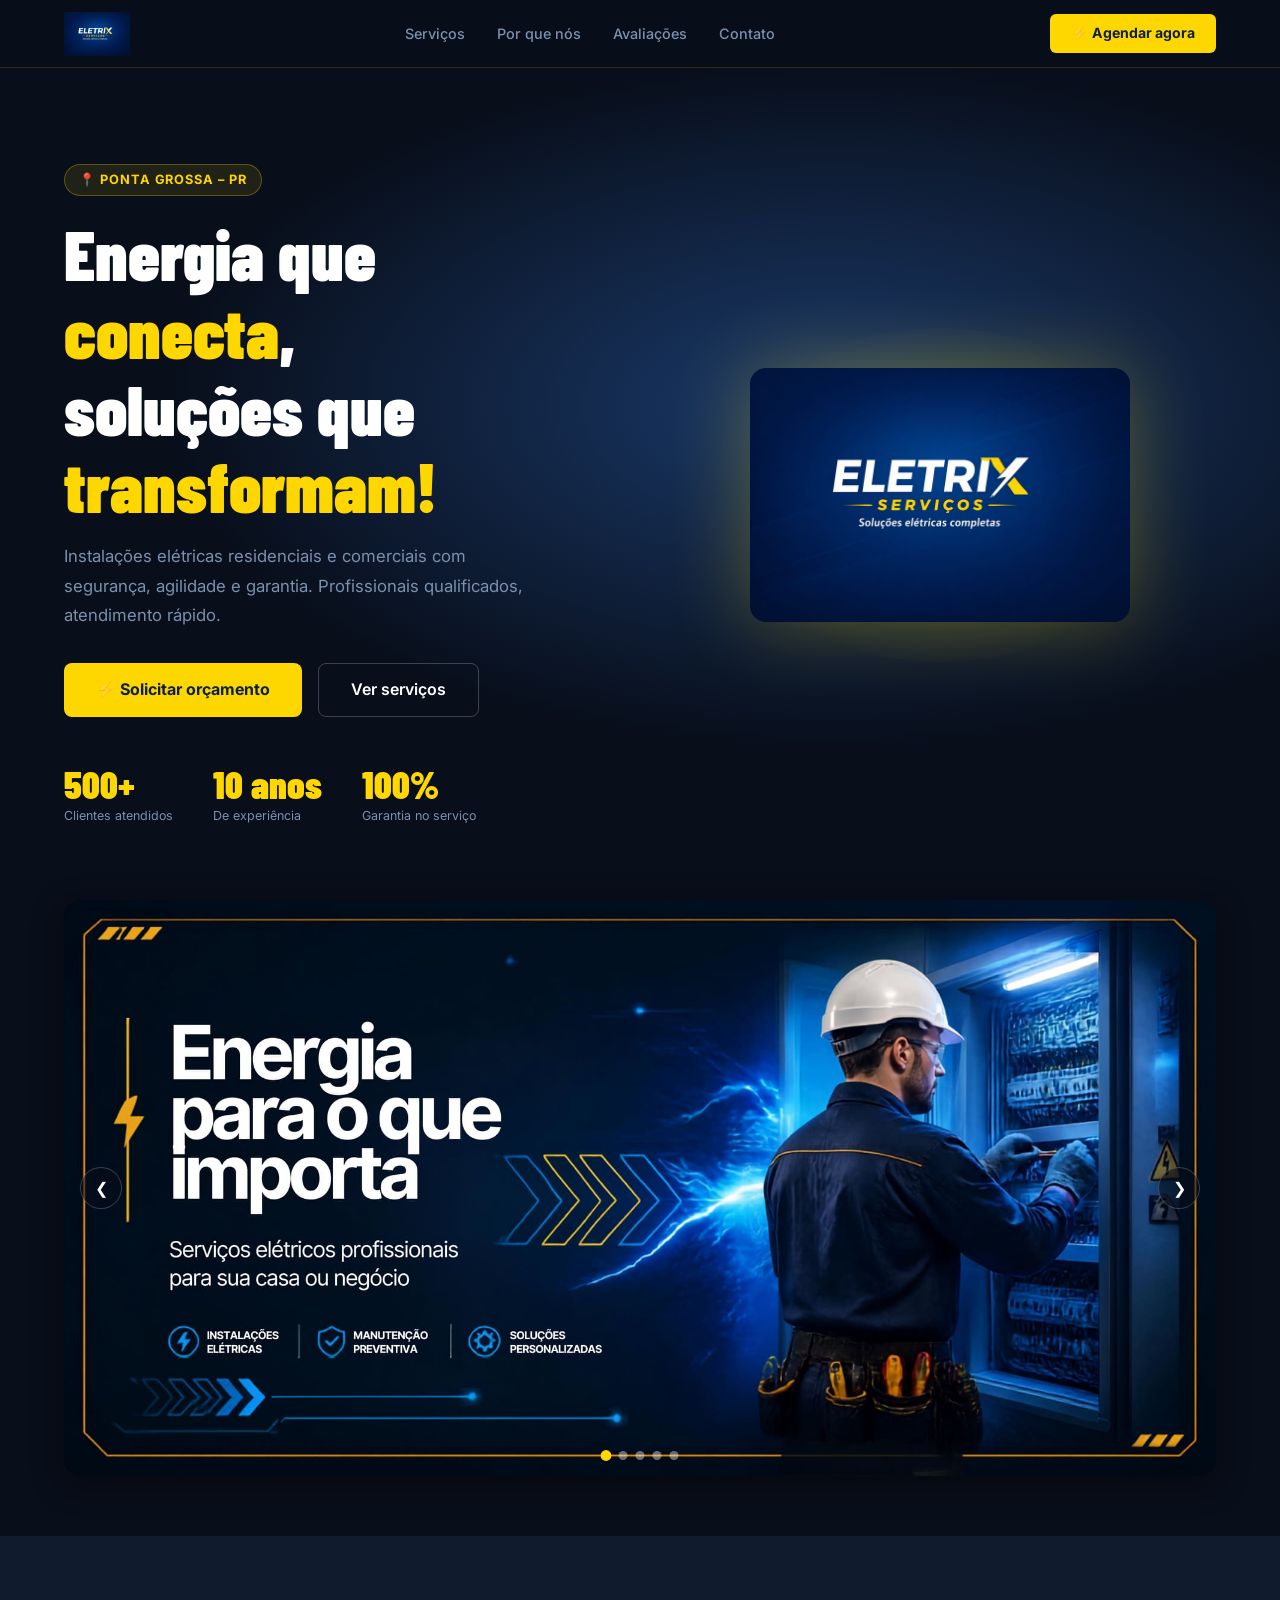
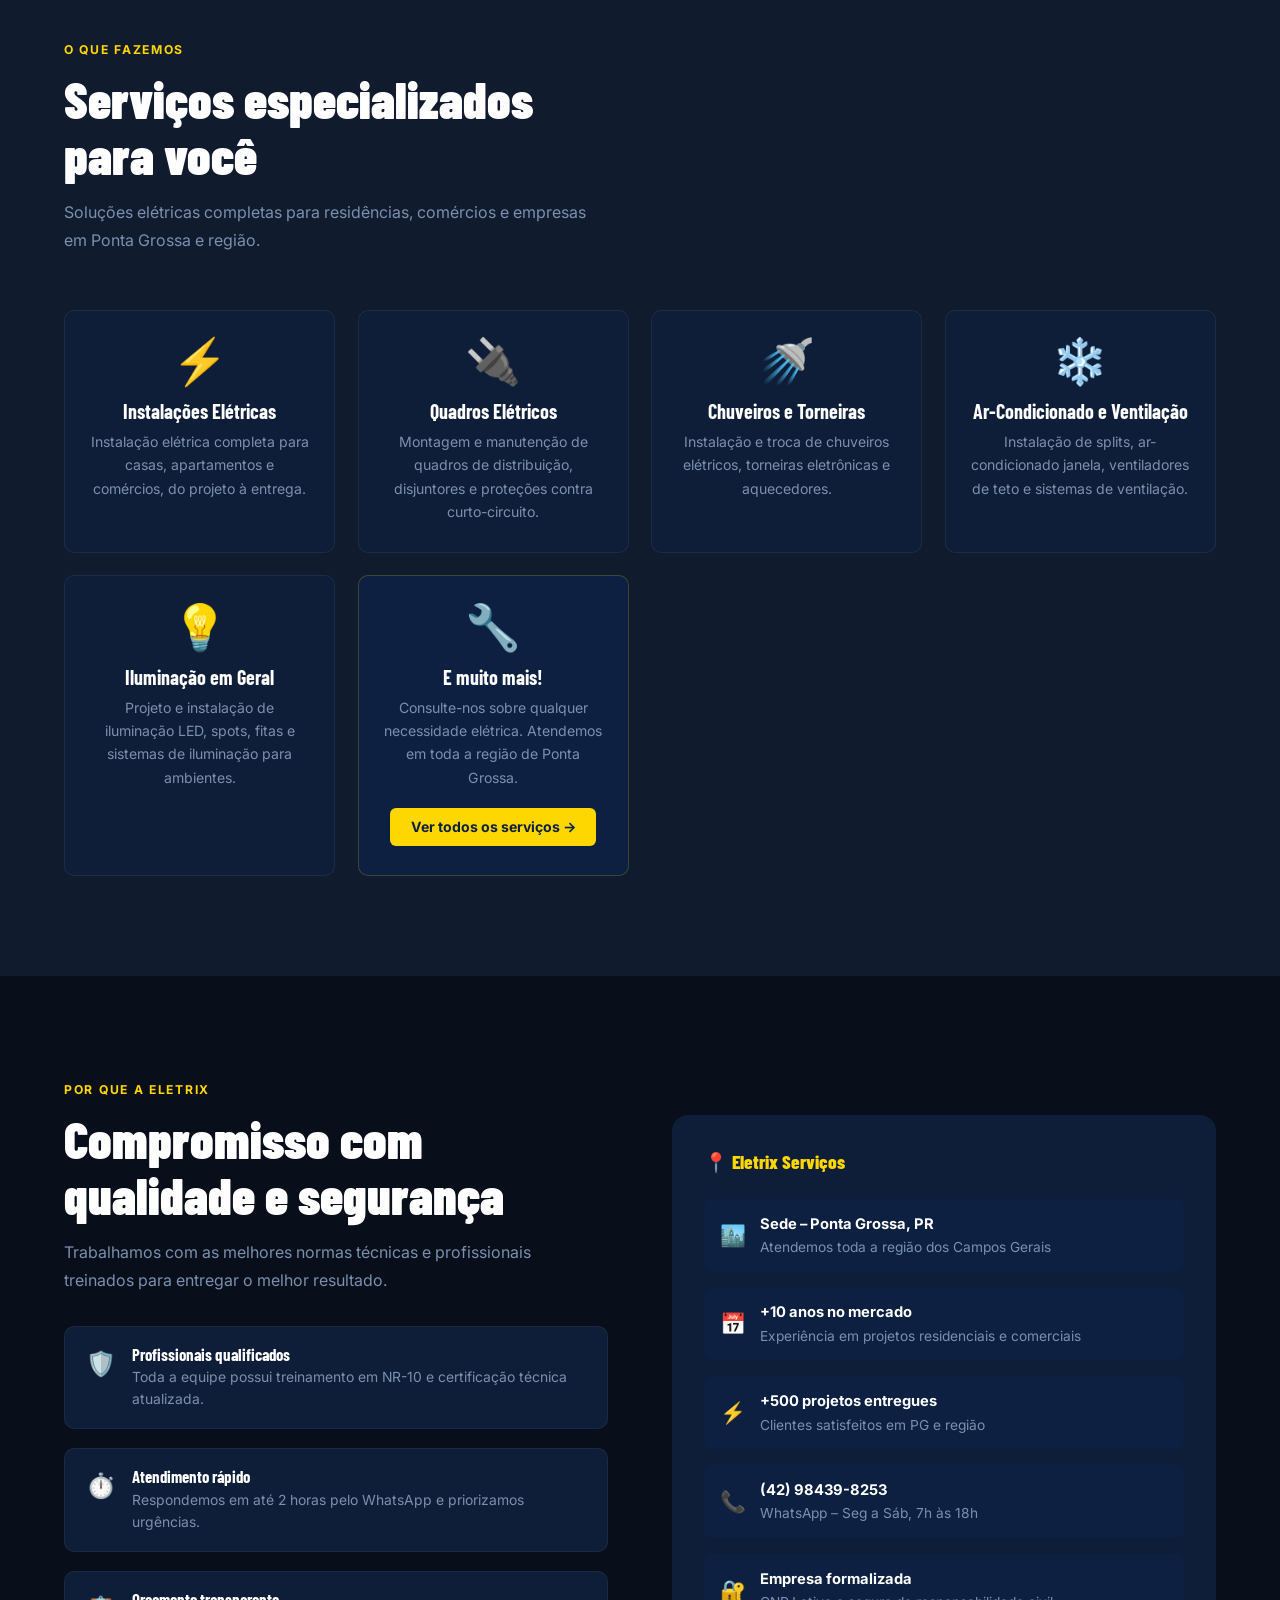
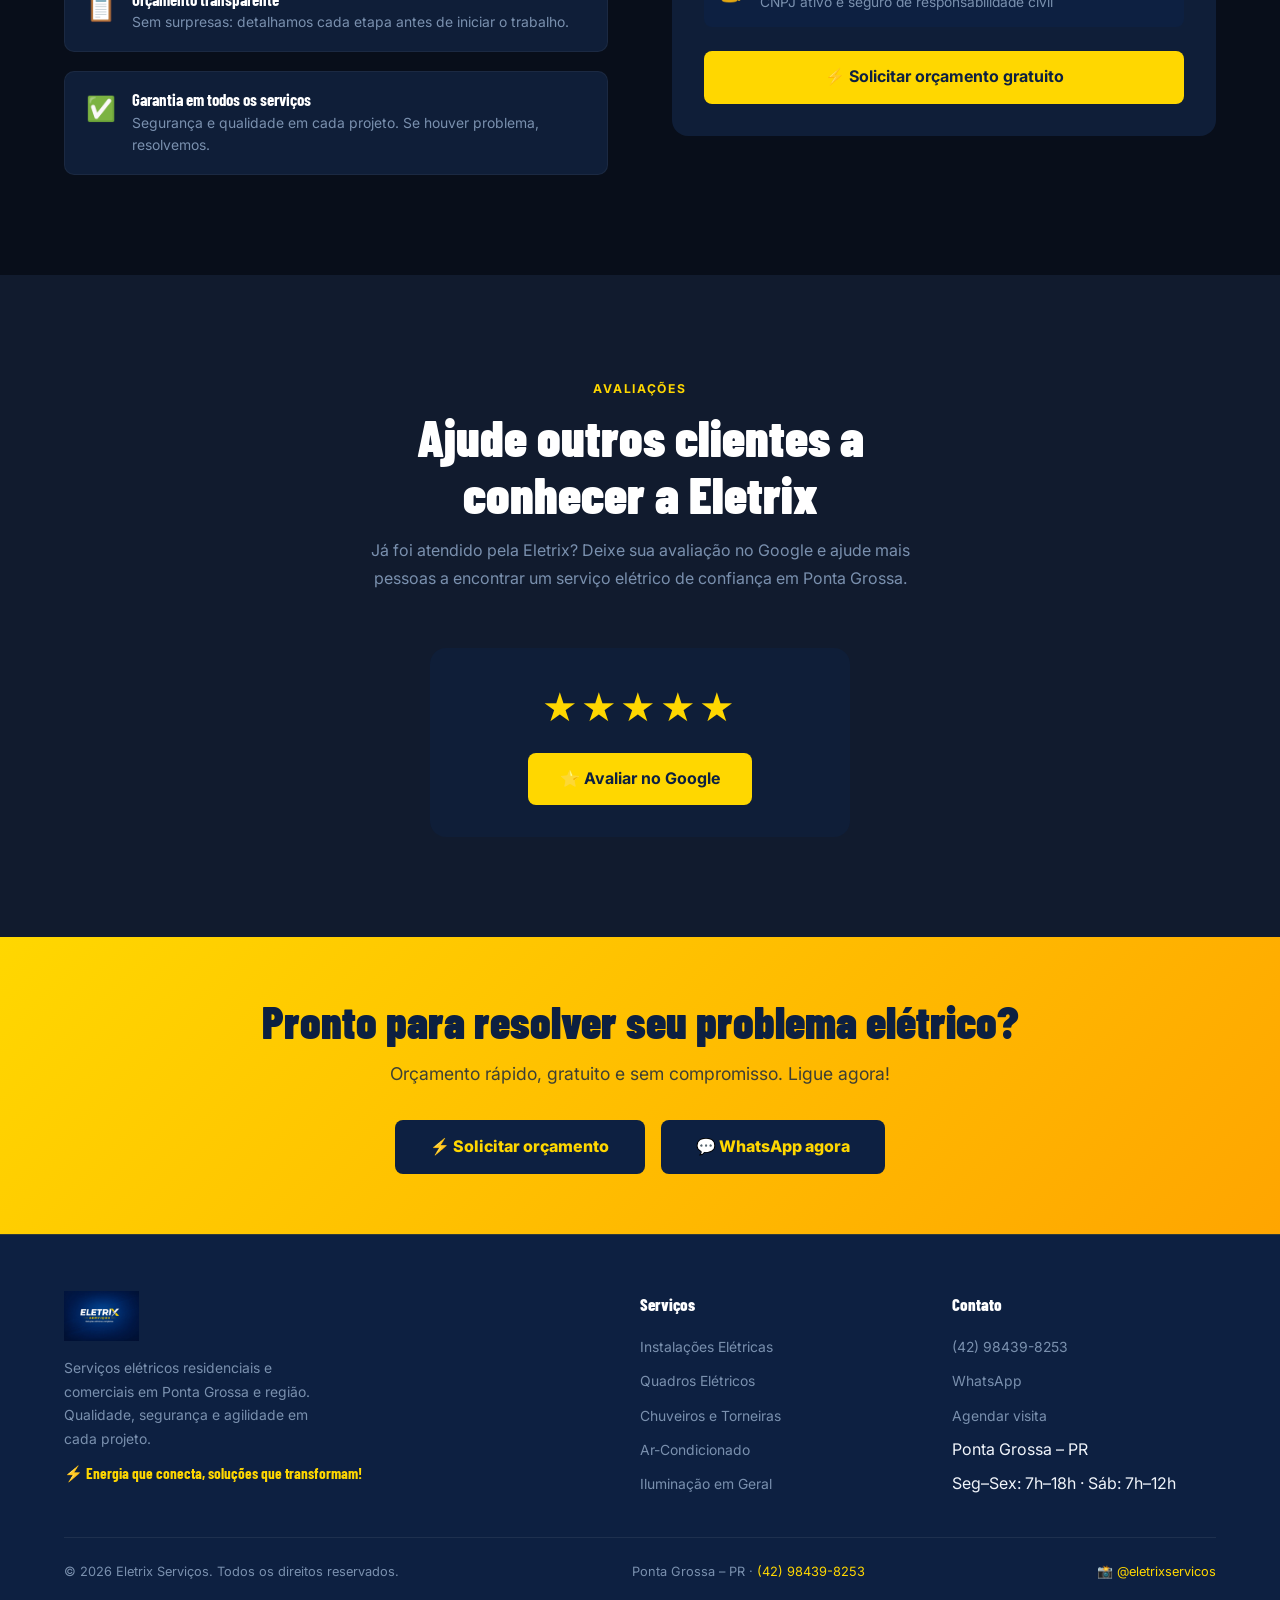
==== commit 07058cc9: "Adiciona carrossel de banners na home Insere um carrossel de imagens promocionais entre o Hero e a s" ====
--- a/index.html
+++ b/index.html
@@ -25,7 +25,7 @@
     <ul class="nav-links">
       <li><a href="#servicos">Serviços</a></li>
       <li><a href="#porque">Por que nós</a></li>
-      <li><a href="#depoimentos">Depoimentos</a></li>
+      <li><a href="#depoimentos">Avaliações</a></li>
       <li><a href="pages/contato.html">Contato</a></li>
     </ul>
     <a href="pages/contato.html" class="nav-cta">⚡ Agendar agora</a>
@@ -38,7 +38,7 @@
   <div class="mobile-menu" id="mobile-menu">
     <a href="#servicos">Serviços</a>
     <a href="#porque">Por que nós</a>
-    <a href="#depoimentos">Depoimentos</a>
+    <a href="#depoimentos">Avaliações</a>
     <a href="pages/contato.html">Contato</a>
     <a href="pages/contato.html" class="nav-cta">⚡ Agendar agora</a>
   </div>
@@ -83,6 +83,34 @@
           <div class="hero-logo-glow"></div>
           <img class="hero-logo-img" src="img/logo.jpg" alt="Eletrix Serviços – Soluções elétricas completas" />
         </div>
+      </div>
+    </div>
+  </section>
+
+  <!-- ══ CARROSSEL ══ -->
+  <section class="section carousel-section">
+    <div class="max-w reveal">
+      <div class="carousel" id="carousel">
+        <div class="carousel-track" id="carousel-track">
+          <a class="carousel-slide" href="pages/contato.html">
+            <img src="img/carrossel/slide-1.jpg" alt="Energia para o que importa – serviços elétricos profissionais para sua casa ou negócio" loading="lazy" />
+          </a>
+          <a class="carousel-slide" href="pages/servicos.html">
+            <img src="img/carrossel/slide-2.jpg" alt="Instalações elétricas – projetos, adequações e novos pontos com segurança" loading="lazy" />
+          </a>
+          <a class="carousel-slide" href="pages/servicos.html">
+            <img src="img/carrossel/slide-3.jpg" alt="Manutenção preventiva – antecipe problemas e mantenha sua instalação funcionando" loading="lazy" />
+          </a>
+          <a class="carousel-slide" href="pages/servicos.html">
+            <img src="img/carrossel/slide-4.jpg" alt="Iluminação eficiente – luz sob medida para ambientes mais funcionais" loading="lazy" />
+          </a>
+          <a class="carousel-slide" href="pages/contato.html">
+            <img src="img/carrossel/slide-5.jpg" alt="Vamos ligar seu próximo projeto? Fale com um especialista em soluções elétricas" loading="lazy" />
+          </a>
+        </div>
+        <button class="carousel-btn carousel-prev" id="carousel-prev" aria-label="Slide anterior">&#10094;</button>
+        <button class="carousel-btn carousel-next" id="carousel-next" aria-label="Próximo slide">&#10095;</button>
+        <div class="carousel-dots" id="carousel-dots"></div>
       </div>
     </div>
   </section>
@@ -224,47 +252,19 @@
     </div>
   </section>
 
-  <!-- ══ DEPOIMENTOS ══ -->
+  <!-- ══ AVALIAÇÕES ══ -->
   <section id="depoimentos" class="section section--alt">
     <div class="max-w">
-      <div class="section-header reveal">
-        <span class="section-eyebrow">Depoimentos</span>
-        <h2 class="section-title">O que nossos clientes<br>dizem sobre a Eletrix</h2>
-      </div>
-      <div class="reviews-grid">
-        <div class="review-card reveal">
-          <div class="stars">★★★★★</div>
-          <p class="review-text">"Instalação elétrica completa da minha casa nova. Trabalho impecável, limpo e dentro do prazo. Profissionais muito atenciosos. Super recomendo!"</p>
-          <div class="reviewer">
-            <div class="reviewer-avatar">CM</div>
-            <div>
-              <div class="reviewer-name">Carlos M.</div>
-              <div class="reviewer-loc">Ponta Grossa · Instalação Residencial</div>
-            </div>
-          </div>
-        </div>
-        <div class="review-card reveal">
-          <div class="stars">★★★★★</div>
-          <p class="review-text">"Instalaram o ar-condicionado e fizeram a fiação toda do meu escritório. Ótimo atendimento, rápidos e com preço justo. Com certeza voltarei a contratar."</p>
-          <div class="reviewer">
-            <div class="reviewer-avatar">AP</div>
-            <div>
-              <div class="reviewer-name">Ana Paula R.</div>
-              <div class="reviewer-loc">Ponta Grossa · Ar-condicionado / Comercial</div>
-            </div>
-          </div>
-        </div>
-        <div class="review-card reveal">
-          <div class="stars">★★★★★</div>
-          <p class="review-text">"Tive um problema no quadro elétrico e eles vieram no mesmo dia. Resolveram tudo rapidinho com segurança e qualidade. Muito profissionais!"</p>
-          <div class="reviewer">
-            <div class="reviewer-avatar">RF</div>
-            <div>
-              <div class="reviewer-name">Roberto F.</div>
-              <div class="reviewer-loc">Ponta Grossa · Manutenção</div>
-            </div>
-          </div>
-        </div>
+      <div class="section-header reveal" style="text-align:center;margin-left:auto;margin-right:auto;">
+        <span class="section-eyebrow">Avaliações</span>
+        <h2 class="section-title">Ajude outros clientes a<br>conhecer a Eletrix</h2>
+        <p class="section-sub" style="margin:0 auto;">Já foi atendido pela Eletrix? Deixe sua avaliação no Google e ajude mais pessoas a encontrar um serviço elétrico de confiança em Ponta Grossa.</p>
+      </div>
+      <div class="creds-box reveal" style="max-width:420px;margin:0 auto;text-align:center;align-items:center;">
+        <div style="font-size:2.2rem;letter-spacing:.2rem;color:var(--spark);">★★★★★</div>
+        <a href="https://www.google.com/maps?cid=4966430962337605127" target="_blank" class="btn-primary" style="justify-content:center;">
+          ⭐ Avaliar no Google
+        </a>
       </div>
     </div>
   </section>
--- a/css/style.css
+++ b/css/style.css
@@ -235,6 +235,56 @@
   filter: drop-shadow(0 0 40px rgba(255,215,0,.3));
 }
 
+/* ── CARROSSEL ── */
+.carousel-section { padding-top: 0; padding-bottom: 60px; }
+.carousel {
+  position: relative;
+  border-radius: 16px;
+  overflow: hidden;
+  box-shadow: var(--shadow);
+  aspect-ratio: 2 / 1;
+}
+.carousel-track {
+  display: flex;
+  height: 100%;
+  transition: transform .5s ease;
+}
+.carousel-slide {
+  flex: 0 0 100%;
+  height: 100%;
+}
+.carousel-slide img {
+  width: 100%; height: 100%;
+  object-fit: cover;
+  object-position: left center;
+}
+.carousel-btn {
+  position: absolute; top: 50%; transform: translateY(-50%);
+  width: 42px; height: 42px; border-radius: 50%;
+  background: rgba(8,14,26,.55); border: 1px solid rgba(255,255,255,.2);
+  color: var(--white); font-size: 1rem; cursor: pointer;
+  display: flex; align-items: center; justify-content: center;
+  transition: background .2s, border-color .2s;
+  z-index: 2;
+}
+.carousel-btn:hover { background: rgba(255,215,0,.85); color: var(--navy); border-color: var(--spark); }
+.carousel-prev { left: 16px; }
+.carousel-next { right: 16px; }
+.carousel-dots {
+  position: absolute; bottom: 16px; left: 50%; transform: translateX(-50%);
+  display: flex; gap: .5rem; z-index: 2;
+}
+.carousel-dots .dot {
+  width: 9px; height: 9px; border-radius: 50%;
+  background: rgba(255,255,255,.4); border: none; padding: 0; cursor: pointer;
+  transition: background .2s, transform .2s;
+}
+.carousel-dots .dot.active { background: var(--spark); transform: scale(1.2); }
+@media (max-width: 640px) {
+  .carousel { aspect-ratio: 16 / 10; border-radius: 10px; }
+  .carousel-btn { width: 34px; height: 34px; font-size: .85rem; }
+}
+
 /* ── SERVIÇOS (index preview) ── */
 .services-grid {
   display: grid; grid-template-columns: repeat(auto-fit, minmax(220px, 1fr));
@@ -299,35 +349,6 @@
 .cred-row-icon { font-size: 1.3rem; flex-shrink: 0; }
 .cred-row-text { font-size: .86rem; color: var(--muted); }
 .cred-row-text strong { color: var(--white); display: block; font-size: .92rem; }
-
-/* ── DEPOIMENTOS ── */
-.reviews-grid {
-  display: grid; grid-template-columns: repeat(auto-fit, minmax(270px, 1fr));
-  gap: 1.4rem;
-}
-.review-card {
-  background: var(--card); border-radius: var(--radius);
-  padding: 1.8rem; border: 1px solid rgba(255,255,255,.05);
-  display: flex; flex-direction: column; gap: .9rem;
-  transition: transform .2s;
-}
-.review-card:hover { transform: translateY(-4px); }
-.stars { color: var(--spark); font-size: .95rem; letter-spacing: .1em; }
-.review-text {
-  font-size: .92rem; color: var(--light); line-height: 1.7;
-  font-style: italic;
-}
-.reviewer { display: flex; align-items: center; gap: .75rem; margin-top: auto; }
-.reviewer-avatar {
-  width: 40px; height: 40px; border-radius: 50%;
-  background: linear-gradient(135deg, var(--spark), var(--spark2));
-  display: flex; align-items: center; justify-content: center;
-  font-family: 'Barlow Condensed', sans-serif;
-  font-weight: 900; font-size: 1.05rem; color: var(--navy);
-  flex-shrink: 0;
-}
-.reviewer-name { font-weight: 600; font-size: .88rem; color: var(--white); }
-.reviewer-loc  { font-size: .76rem; color: var(--muted); }
 
 /* ── CTA BANNER ── */
 .cta-banner {
